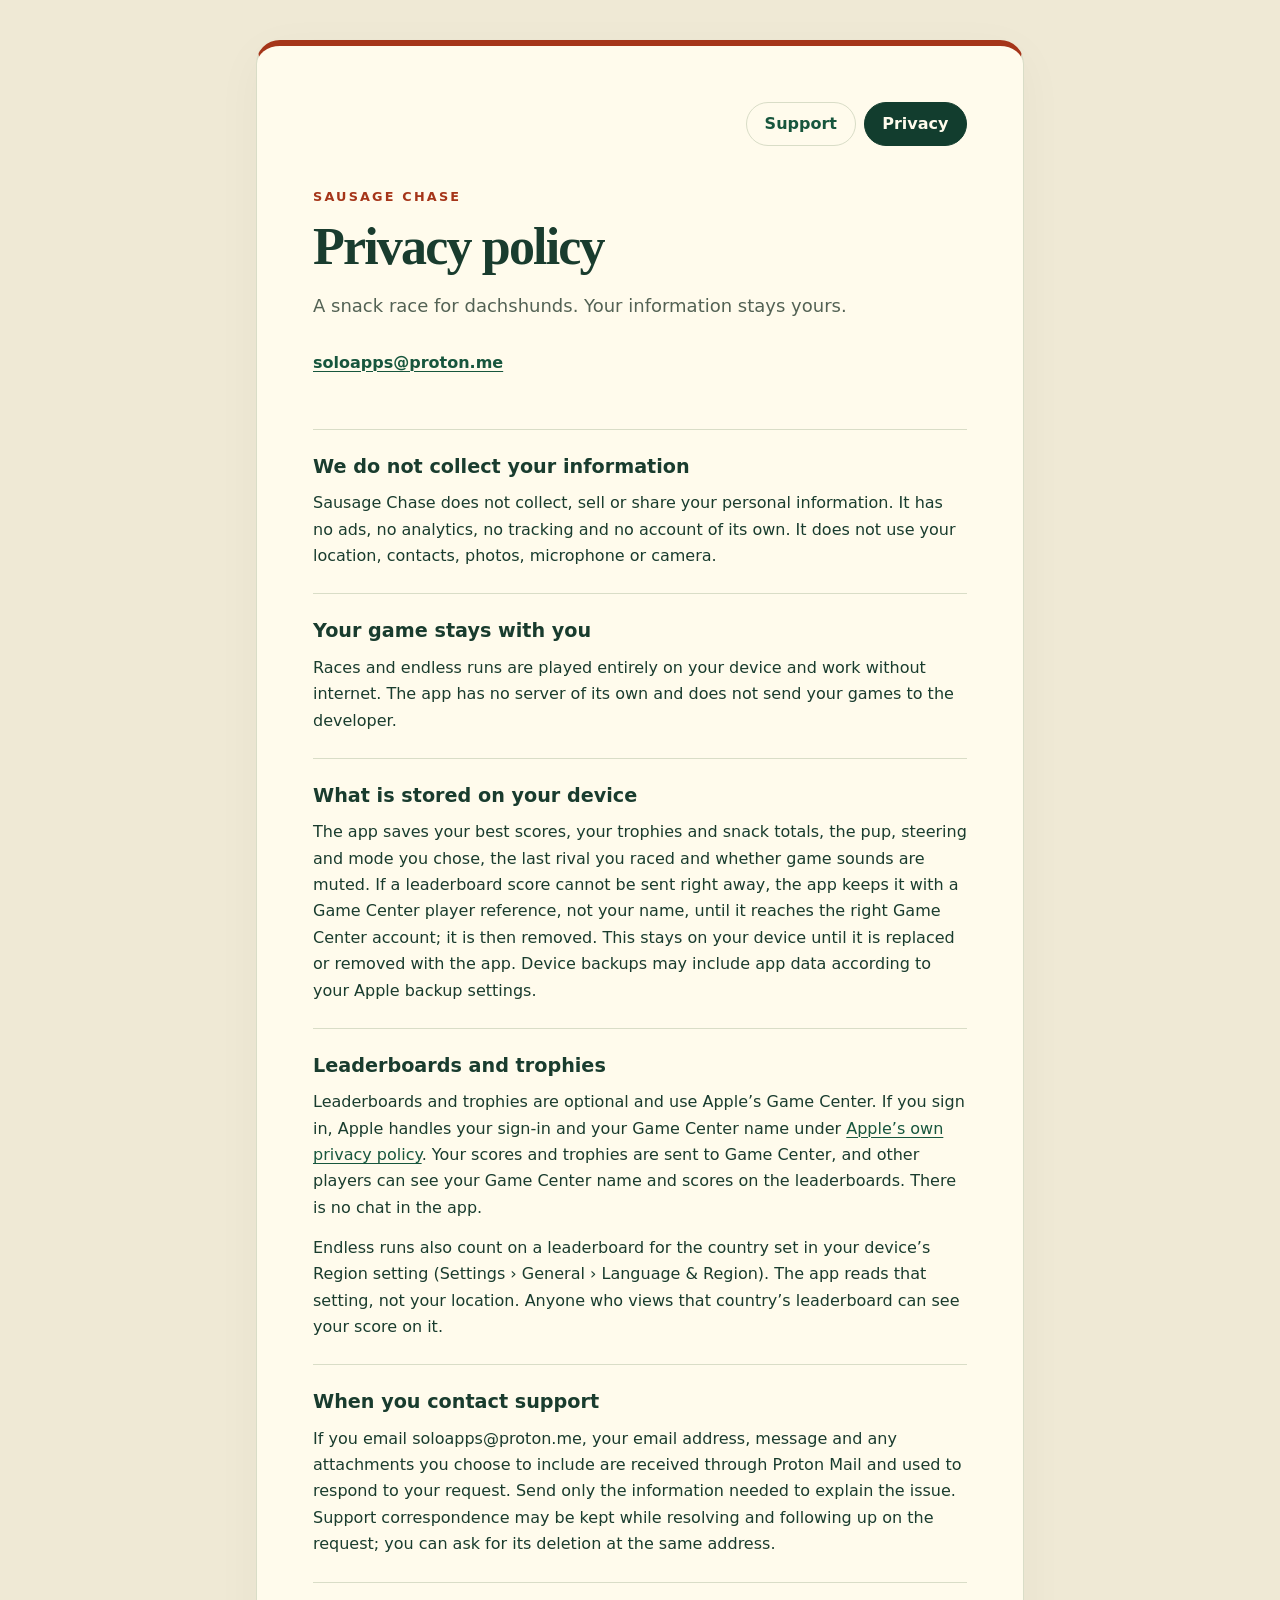
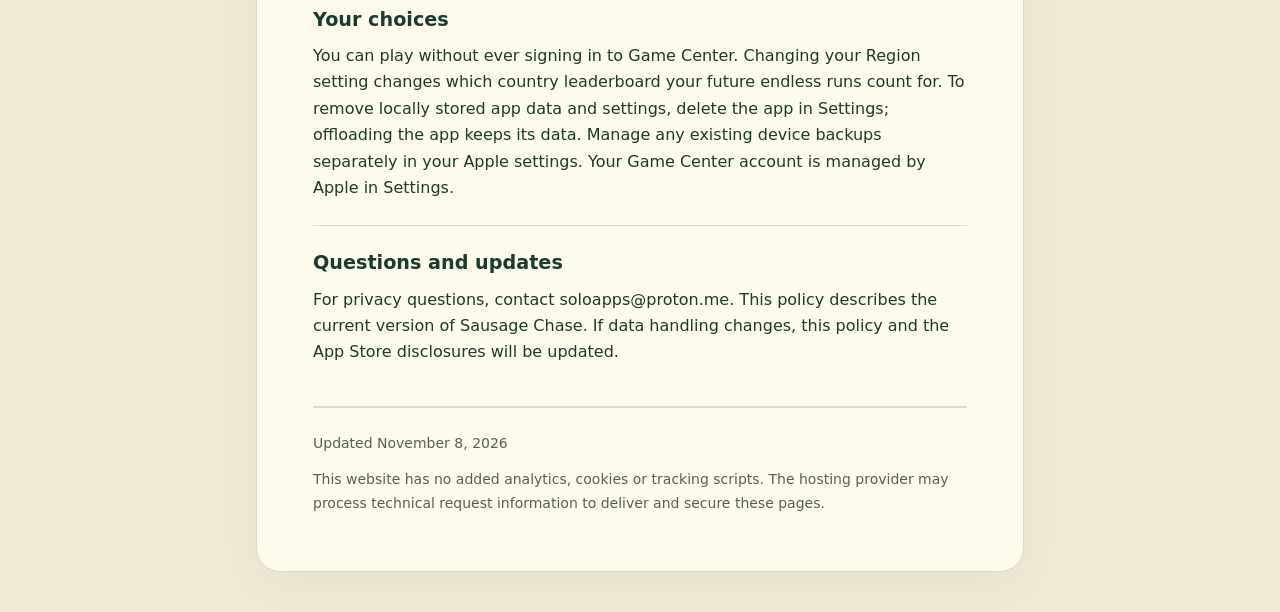
==== sausage-chase/privacy.html @ dd1930b2 "Add Sausage Chase privacy.html" ====
<!doctype html>
<html lang="en">
<head>
<meta charset="utf-8">
<meta name="viewport" content="width=device-width,initial-scale=1">
<meta name="theme-color" content="#123d2e">
<title>Privacy policy · Sausage Chase</title>
<meta name="description" content="Sausage Chase does not collect your information.">
<link rel="icon" href="favicon.svg" type="image/svg+xml">
<link rel="stylesheet" href="style.css">
</head>
<body>
<main>
<nav aria-label="Main"><a href="support.html">Support</a><a href="privacy.html" aria-current="page">Privacy</a></nav>
<header>
<div class="eyebrow">SAUSAGE CHASE</div>
<h1>Privacy policy</h1>
<p>A snack race for dachshunds. Your information stays yours.</p>
<a class="contact" href="mailto:soloapps@proton.me?subject=Sausage%20Chase%20Privacy">soloapps@proton.me</a>
</header>
<section>
<h2>We do not collect your information</h2>
<p>Sausage Chase does not collect, sell or share your personal information. It has no ads, no analytics, no tracking and no account of its own. It does not use your location, contacts, photos, microphone or camera.</p>
</section>
<section>
<h2>Your game stays with you</h2>
<p>Races and endless runs are played entirely on your device and work without internet. The app has no server of its own and does not send your games to the developer.</p>
</section>
<section>
<h2>What is stored on your device</h2>
<p>The app saves your best scores, your trophies and snack totals, the pup, steering and mode you chose, the last rival you raced and whether game sounds are muted. If a leaderboard score cannot be sent right away, the app keeps it with a Game Center player reference, not your name, until it reaches the right Game Center account; it is then removed. This stays on your device until it is replaced or removed with the app. Device backups may include app data according to your Apple backup settings.</p>
</section>
<section>
<h2>Leaderboards and trophies</h2>
<p>Leaderboards and trophies are optional and use Apple’s Game Center. If you sign in, Apple handles your sign-in and your Game Center name under <a href="https://www.apple.com/legal/privacy/">Apple’s own privacy policy</a>. Your scores and trophies are sent to Game Center, and other players can see your Game Center name and scores on the leaderboards. There is no chat in the app.</p>
<p>Endless runs also count on a leaderboard for the country set in your device’s Region setting (Settings › General › Language & Region). The app reads that setting, not your location. Anyone who views that country’s leaderboard can see your score on it.</p>
</section>
<section>
<h2>When you contact support</h2>
<p>If you email soloapps@proton.me, your email address, message and any attachments you choose to include are received through Proton Mail and used to respond to your request. Send only the information needed to explain the issue. Support correspondence may be kept while resolving and following up on the request; you can ask for its deletion at the same address.</p>
</section>
<section>
<h2>Your choices</h2>
<p>You can play without ever signing in to Game Center. Changing your Region setting changes which country leaderboard your future endless runs count for. To remove locally stored app data and settings, delete the app in Settings; offloading the app keeps its data. Manage any existing device backups separately in your Apple settings. Your Game Center account is managed by Apple in Settings.</p>
</section>
<section>
<h2>Questions and updates</h2>
<p>For privacy questions, contact soloapps@proton.me. This policy describes the current version of Sausage Chase. If data handling changes, this policy and the App Store disclosures will be updated.</p>
</section>
<footer>
<p>Updated November 8, 2026</p>
<p>This website has no added analytics, cookies or tracking scripts. The hosting provider may process technical request information to deliver and secure these pages.</p>
</footer>
</main>
</body>
</html>
---- sausage-chase/style.css ----
:root {
  color-scheme: light dark;
  --page: #efe9d5;
  --paper: #fffbec;
  --ink: #193c2e;
  --muted: #536254;
  --accent: #a53519;
  --line: #d9ddc7;
  --link: #17563d;
  --link-hover: #873418;
  --nav-selected: #123d2e;
  --nav-text: #fffbec;
}

* { box-sizing: border-box; }

html {
  font-family: ui-sans-serif, system-ui, -apple-system, BlinkMacSystemFont, "Segoe UI", sans-serif;
  font-size: 100%;
  line-height: 1.65;
  background: var(--page);
  color: var(--ink);
  -webkit-text-size-adjust: 100%;
  text-size-adjust: 100%;
}

body { margin: 0; padding: 2.5rem 1rem; }

main {
  width: 100%;
  max-width: 48rem;
  margin-inline: auto;
  padding: clamp(1.25rem, 5vw, 3.5rem);
  border: 1px solid var(--line);
  border-top: 0.4rem solid var(--accent);
  border-radius: 1.5rem;
  background: var(--paper);
  box-shadow: 0 0.75rem 3rem #193c2e0a;
}

nav {
  display: flex;
  flex-wrap: wrap;
  justify-content: flex-end;
  gap: 0.5rem;
  margin-bottom: 2.5rem;
}

a {
  color: var(--link);
  text-underline-offset: 0.18em;
  text-decoration-thickness: 0.08em;
  overflow-wrap: anywhere;
}

a:hover { color: var(--link-hover); }

a:focus-visible {
  outline: 3px solid var(--accent);
  outline-offset: 4px;
  border-radius: 0.2rem;
}

nav a {
  display: inline-flex;
  min-height: 2.75rem;
  align-items: center;
  padding: 0.4rem 1.1rem;
  border: 1px solid var(--line);
  border-radius: 2rem;
  font-weight: 650;
  text-decoration: none;
}

nav a:hover { text-decoration: underline; }

nav a[aria-current="page"] {
  color: var(--nav-text);
  background: var(--nav-selected);
  border-color: var(--nav-selected);
}

header { margin-bottom: 2.75rem; }

.eyebrow {
  margin-bottom: 0.75rem;
  color: var(--accent);
  font-size: 0.8rem;
  font-weight: 800;
  letter-spacing: 0.17em;
}

h1 {
  max-width: 15ch;
  margin: 0 0 1rem;
  font-family: ui-serif, Georgia, "Times New Roman", serif;
  font-size: clamp(2.25rem, 6vw, 3.25rem);
  line-height: 1.08;
  letter-spacing: -0.035em;
  text-wrap: balance;
}

header p {
  margin: 0 0 1.25rem;
  color: var(--muted);
  font-size: 1.125rem;
}

.contact {
  display: inline-flex;
  min-height: 2.75rem;
  align-items: center;
  max-width: 100%;
  font-weight: 650;
}

section {
  padding-block: 1.5rem;
  border-top: 1px solid var(--line);
}

h2 {
  margin: 0 0 0.65rem;
  font-size: 1.2rem;
  line-height: 1.35;
  font-weight: 750;
  text-wrap: balance;
}

p { margin: 0 0 0.85rem; }
p:last-child { margin-bottom: 0; }

footer {
  margin-top: 1rem;
  padding-top: 1.5rem;
  border-top: 2px solid var(--line);
  color: var(--muted);
  font-size: 0.875rem;
}

@media (max-width: 30rem) {
  body { padding: 0.75rem; }
  main { border-radius: 1rem; }
  nav { justify-content: flex-start; margin-bottom: 2rem; }
}

@media (prefers-color-scheme: dark) {
  :root {
    --page: #0a1913;
    --paper: #11271c;
    --ink: #f5f0d8;
    --muted: #bdc9b5;
    --accent: #ffad80;
    --line: #36513f;
    --link: #b8e3c3;
    --link-hover: #ffb991;
    --nav-selected: #c5e1b9;
    --nav-text: #123d2e;
  }
}

@media (forced-colors: active) {
  nav a[aria-current="page"] { text-decoration: underline; }
}

@media print {
  :root {
    color-scheme: light;
    --paper: white;
    --ink: black;
    --muted: #333;
    --accent: black;
    --line: #bbb;
    --link: black;
  }
  body { padding: 0; background: white; }
  main { max-width: none; padding: 0; border: 0; box-shadow: none; }
  nav { display: none; }
  header { margin-bottom: 1.5rem; }
  h1 { font-size: 2rem; }
  h2 { break-after: avoid; }
  p { orphans: 3; widows: 3; }
}
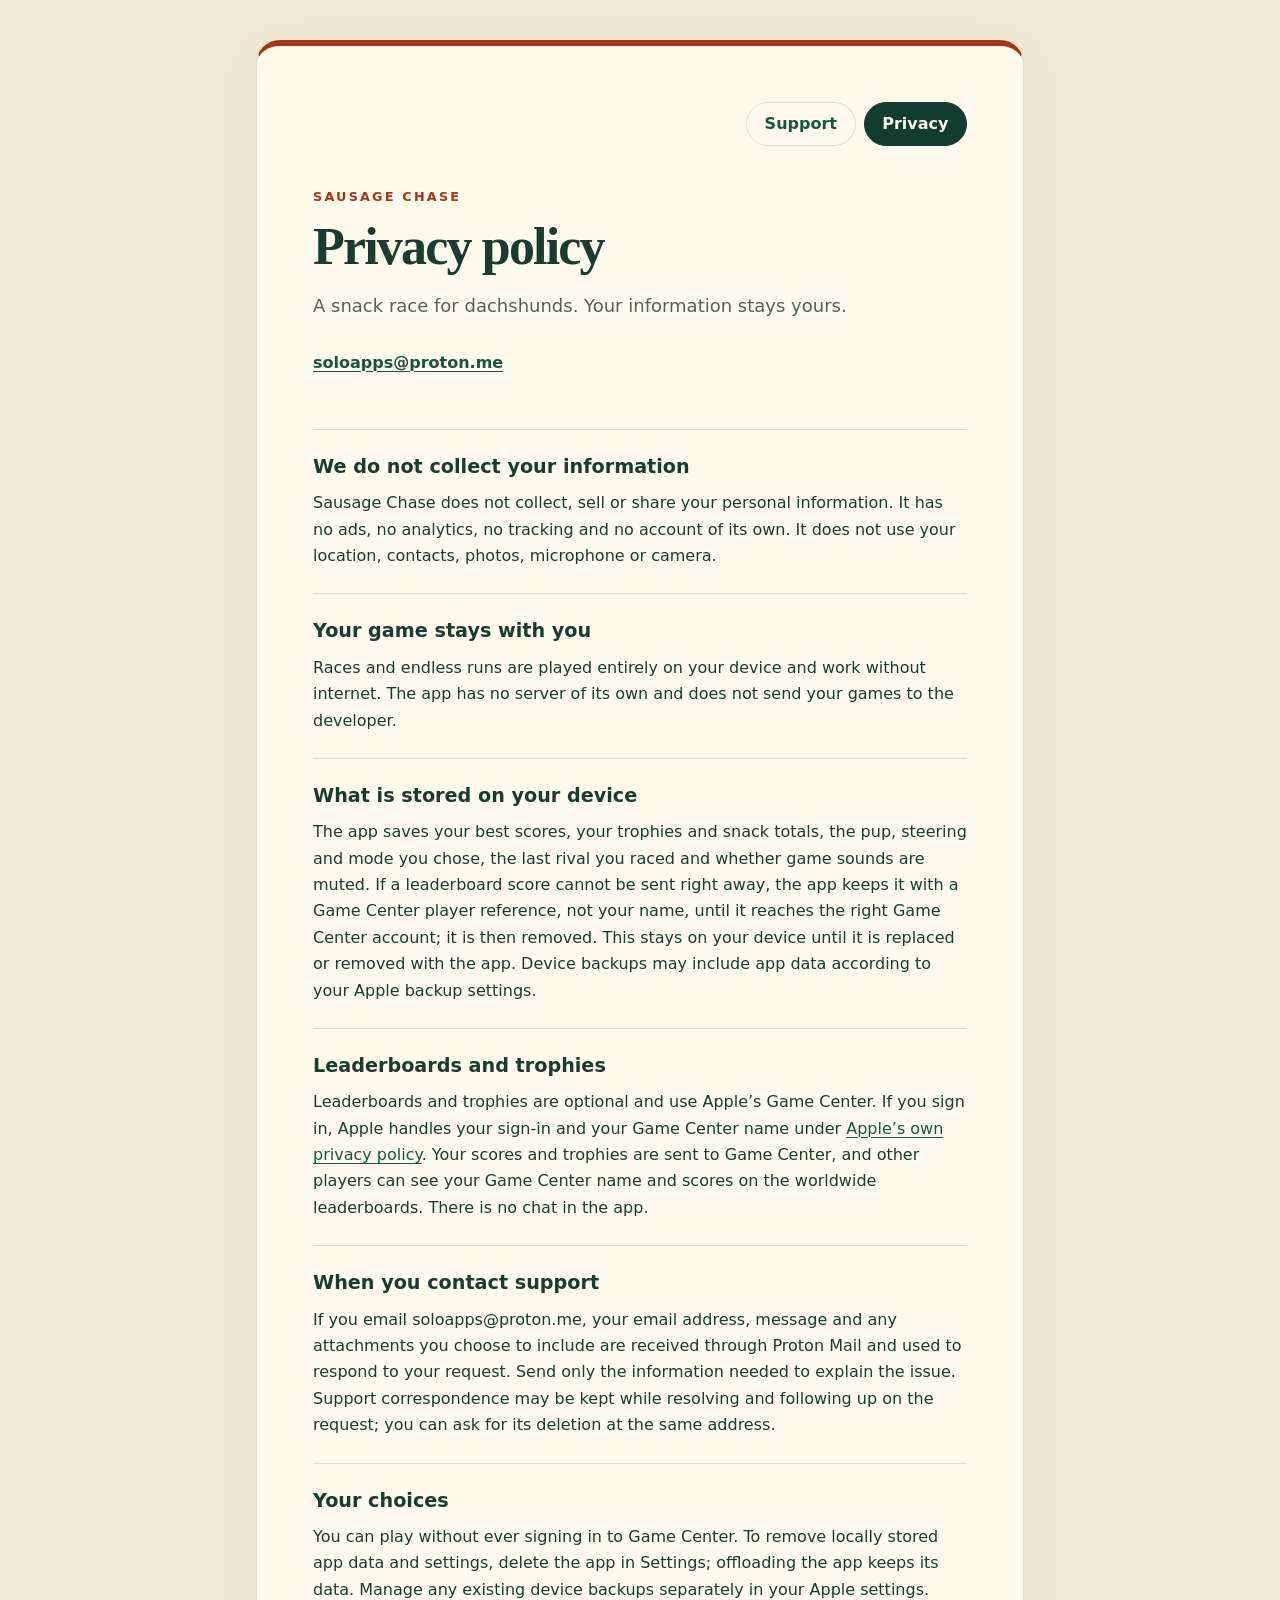
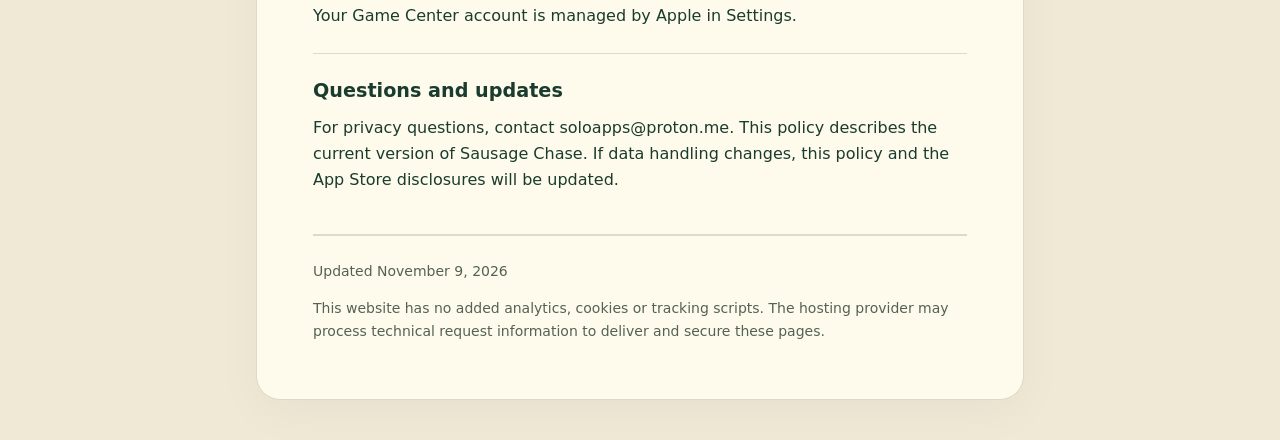
==== commit bb2c93c1: "Update Sausage Chase privacy for worldwide leaderboards" ====
--- a/sausage-chase/privacy.html
+++ b/sausage-chase/privacy.html
@@ -32,8 +32,7 @@
 </section>
 <section>
 <h2>Leaderboards and trophies</h2>
-<p>Leaderboards and trophies are optional and use Apple’s Game Center. If you sign in, Apple handles your sign-in and your Game Center name under <a href="https://www.apple.com/legal/privacy/">Apple’s own privacy policy</a>. Your scores and trophies are sent to Game Center, and other players can see your Game Center name and scores on the leaderboards. There is no chat in the app.</p>
-<p>Endless runs also count on a leaderboard for the country set in your device’s Region setting (Settings › General › Language & Region). The app reads that setting, not your location. Anyone who views that country’s leaderboard can see your score on it.</p>
+<p>Leaderboards and trophies are optional and use Apple’s Game Center. If you sign in, Apple handles your sign-in and your Game Center name under <a href="https://www.apple.com/legal/privacy/">Apple’s own privacy policy</a>. Your scores and trophies are sent to Game Center, and other players can see your Game Center name and scores on the worldwide leaderboards. There is no chat in the app.</p>
 </section>
 <section>
 <h2>When you contact support</h2>
@@ -41,14 +40,14 @@
 </section>
 <section>
 <h2>Your choices</h2>
-<p>You can play without ever signing in to Game Center. Changing your Region setting changes which country leaderboard your future endless runs count for. To remove locally stored app data and settings, delete the app in Settings; offloading the app keeps its data. Manage any existing device backups separately in your Apple settings. Your Game Center account is managed by Apple in Settings.</p>
+<p>You can play without ever signing in to Game Center. To remove locally stored app data and settings, delete the app in Settings; offloading the app keeps its data. Manage any existing device backups separately in your Apple settings. Your Game Center account is managed by Apple in Settings.</p>
 </section>
 <section>
 <h2>Questions and updates</h2>
 <p>For privacy questions, contact soloapps@proton.me. This policy describes the current version of Sausage Chase. If data handling changes, this policy and the App Store disclosures will be updated.</p>
 </section>
 <footer>
-<p>Updated November 8, 2026</p>
+<p>Updated November 9, 2026</p>
 <p>This website has no added analytics, cookies or tracking scripts. The hosting provider may process technical request information to deliver and secure these pages.</p>
 </footer>
 </main>
